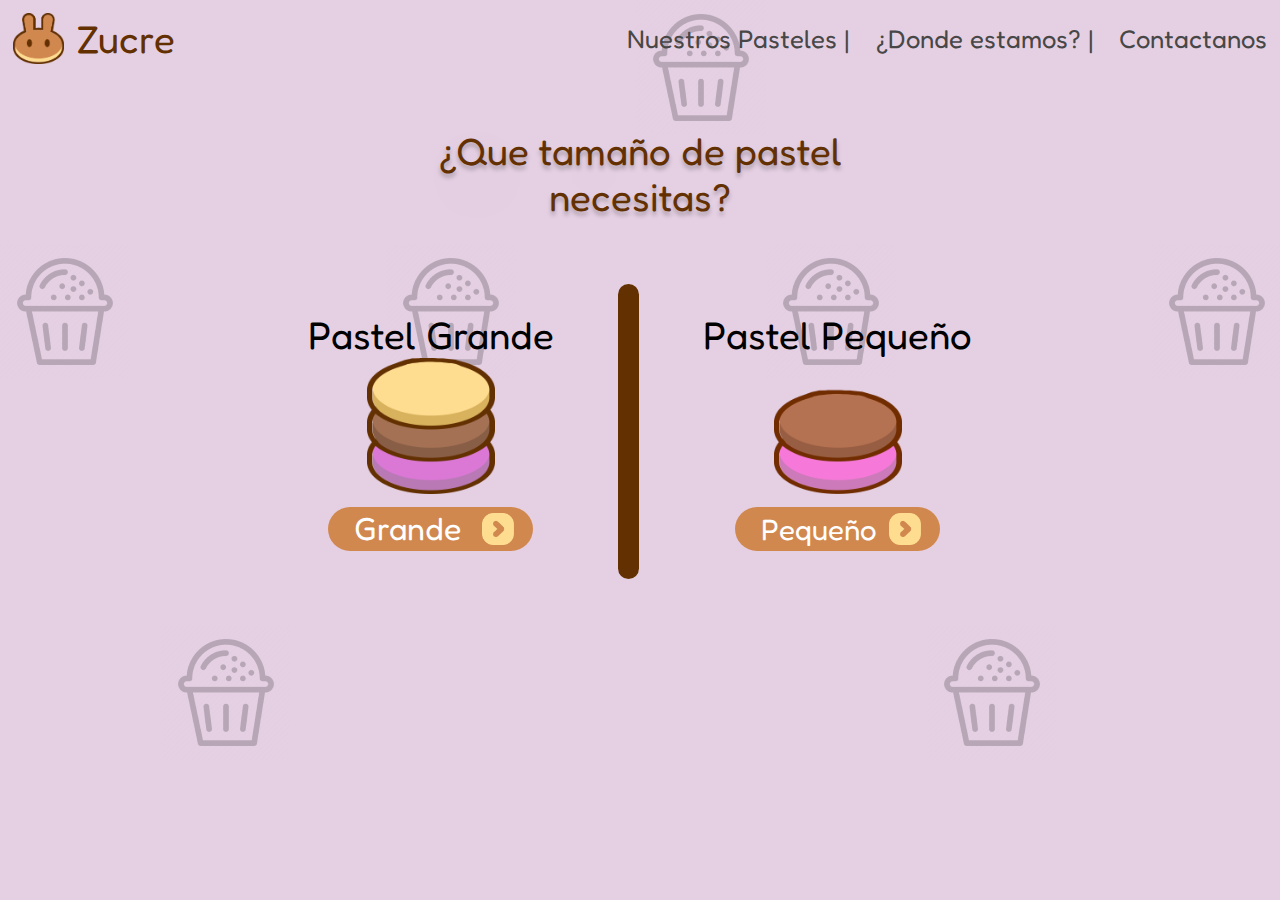
==== create.html @ 2512b624 "Sin optimizar JS" ====
<!DOCTYPE html>
<html lang="en">
<head>
    <meta charset="UTF-8">
    <meta http-equiv="X-UA-Compatible" content="IE=edge">
    <meta name="viewport" content="width=device-width, initial-scale=1.0">
    <link rel="stylesheet" href="./css/style.css">
    <link rel="stylesheet" href="./css/create.css">
    <link rel="shortcut icon" href="./img/icon.png">
    <title>Zucre</title>
</head>
<body>
    <nav>
        <div class="logoContainer">
            <img src="./img/logo.png" class="logoImagen">
            <span class="logoText">Zucre</span>
        </div>
        <div class="ItemsContainer">
            <span>Nuestros Pasteles |</span>
            <span>¿Donde estamos? |</span>
            <span>Contactanos</span>
        </div>
    </nav> 
    <section  class='' id='cakeSize'>
        <div class="containerTitleButon">
            <span class="titleButon">¿Que tamaño de pastel necesitas?</span>
        </div> 
        <main>
            <div class="sizeCake">
                <span>Pastel Grande</span>
                <img src="./img/bigCake.png">
                <div class="buttonContainer">
                        <div  onclick="big();">
                            <span>Grande</span>
                            <img src="./img/butonIcon.png">
                        </div>
                </div>
            </div>
            <div class="line"></div>
            <div class="sizeCake">
                <span>Pastel Pequeño</span>
                <img src="./img/smallCake.png">
                <div class="buttonContainer">
                     
                        <div>
                            <span class="small">Pequeño</span>
                            <img src="./img/butonIcon.png">
                        </div>
                     
                </div>
            </div>
        </main> 
    </section>

    <section class="hide" id='firtsBiscuiit'>
        <div class="containerTitleButon">
            <span class="titleButon biscocho">Escoje tu primer biscocho (puedes hasta 3)</span>
        </div> 
        <main>
            <div class="sizeCake" onclick="preSelection('fresa')">
                <span id="fresa" class="">Fresa</span>
                <img src="./img/fresa.png">
                <div class="buttonContainer">
                </div>
            </div>
            <div class="line"></div>
            <div class="sizeCake" onclick="preSelection('vainilla')">
                <span id="vainilla" class="">Vainilla</span>
                <img src="./img/vainilla.png">
                <div class="buttonContainer">
                </div>
            </div>
            <div class="line"></div>
            <div class="sizeCake" onclick="preSelection('chocolate')">
                <span id="chocolate" class="">Chocolate</span>
                <img src="./img/chocolate.png">
                <div class="buttonContainer">
                </div>
            </div>
        </main> 
        <div class="buttonContainer">
                <div onclick="selected('firtsBiscuiit')">
                    <span>Crealo</span>
                    <img src="./img/butonIcon.png">
                </div>
        </div>
    </section>

    <section class="hide" id='secondBiscuiit'>
        <div class="containerTitleButon">
            <span class="titleButon biscocho">Escoje tu segundo biscocho (puedes hasta 3)</span>
        </div> 
        <main>
            <div class="sizeCake" onclick="preSelection('fresa1')">
                <span id="fresa1" class="">Fresa</span>
                <img src="./img/fresa.png">
                <div class="buttonContainer">
                </div>
            </div>
            <div class="line"></div>
            <div class="sizeCake" onclick="preSelection('vainilla1')">
                <span id="vainilla1" class="">Vainilla</span>
                <img src="./img/vainilla.png">
                <div class="buttonContainer">
                </div>
            </div>
            <div class="line"></div>
            <div class="sizeCake" onclick="preSelection('chocolate1')">
                <span id="chocolate1" class="">Chocolate</span>
                <img src="./img/chocolate.png">
                <div class="buttonContainer">
                </div>
            </div>
        </main> 
        <div class="buttonContainer">
                <div onclick="selected('secondBiscuiit')">
                    <span>Crealo</span>
                    <img src="./img/butonIcon.png">
                </div>
        </div>
    </section>

    <section class="hide" id='thirdBiscuiit'>
        <div class="containerTitleButon">
            <span class="titleButon biscocho">Escoje tu tercer biscocho (puedes hasta 3)</span>
        </div> 
        <main>
            <div class="sizeCake" onclick="preSelection('fresa2')">
                <span id="fresa2" class="">Fresa</span>
                <img src="./img/fresa.png">
                <div class="buttonContainer">
                </div>
            </div>
            <div class="line"></div>
            <div class="sizeCake" onclick="preSelection('vainilla2')">
                <span id="vainilla2" class="">Vainilla</span>
                <img src="./img/vainilla.png">
                <div class="buttonContainer">
                </div>
            </div>
            <div class="line"></div>
            <div class="sizeCake" onclick="preSelection('chocolate2')">
                <span id="chocolate2" class="">Chocolate</span>
                <img src="./img/chocolate.png">
                <div class="buttonContainer">
                </div>
            </div>
        </main> 
        <div class="buttonContainer">
                <div onclick="selected('thirdBiscuiit')">
                    <span>Crealo</span>
                    <img src="./img/butonIcon.png">
                </div>
        </div>
    </section>

    <section  class='hide' id='flavor'>
        <div class="containerTitleButon">
            <span class="titleButon">¿De que sabor quieres tu pastel?</span>
        </div> 
        <main>
            <div class="sizeCake">
                <span>Pastel Limon</span>
                <img src="./img/bigCake.png">
                <div class="buttonContainer">
                        <div  onclick="end('limon');">
                            <span>Limon</span>
                            <img src="./img/butonIcon.png">
                        </div>
                </div>
            </div>
            <div class="line"></div>
            <div class="sizeCake">
                <span>Pastel Pequeño</span>
                <img src="./img/smallCake.png">
                <div class="buttonContainer">
                     
                        <div  onclick="end('vainilla');">
                            <span class="small">Vainilla</span>
                            <img src="./img/butonIcon.png">
                        </div>
                     
                </div>
            </div>
        </main> 
    </section>
    <div id="amountChocolate"></div>
</body>
<script src="./js/index.js"></script>
</html>
---- css/style.css ----
@import url('https://fonts.googleapis.com/css2?family=Fredoka+One&display=swap');

*{
    margin: 0;
    padding: 0;
}

a{
    text-decoration: none;
}

body{
    background-color: #E5D0E3;
    font-family: 'Fredoka One', cursive;
    background-image: url('../img/backgrund.png');
    text-decoration: none;
}

nav{
    display: flex;
    justify-content: space-between;
    margin: 1vw 1vw 0 1vw;
}

.logoContainer{
    display: flex;
    align-items: center;
    justify-content: center;
}

.logoContainer img{
    width: 4vw;
}
.logoContainer span{
    font-size: 3vw;
    margin-left: 1vw;
    color: #633001;
}

.ItemsContainer{
    width: 50vw;
    display: flex;
    justify-content: space-between;
    font-size: 2vw;
    align-items: center;
    color: #474747;
}

.containerTitleButon{
    margin-top: 5vw;
    display: flex;
    align-items: center;
    justify-content: center;
}


.titleButon{
    display: flex;
    color: #633001;
    align-items: center;
    justify-content: center;
    text-align: center;
    width: 35vw;
    font-size: 3vw;
    text-shadow: 5px 22px 120px rgba(0, 0, 0, 0.28), 0px 4px 4px rgba(0, 0, 0, 0.25);
}

.biscocho{
    width: 40vw;  
}
.buttonContainer{
    margin-top: 1vw;
    display: flex;
    align-items: center;
    justify-content: center;
    cursor: pointer;
}

.buttonContainer div{
    transition: background-color 0.5s ease;
    width: 16vw;
    height: 3.5vw;
    background-color: #D1884F;
    border-radius: 2vw;
    align-items: center;
    justify-content: space-between;
    text-align: center;
    display: flex;
}

.buttonContainer div:hover{
    transition: background-color 0.5s ease;
    width: 16vw;
    height: 3.5vw;
    background-color: #b87745;
    border-radius: 2vw;
    align-items: center;
    justify-content: space-between;
    text-align: center;
    display: flex;
}



.buttonContainer div span{
    color: #fff;
    font-size: 2.5vw;
    margin-left: 2vw;
}
.buttonContainer div img{
    width: 2.5vw;
    margin-right: 1.5vw;
}

.imagensContainer{
    display: flex;
    font-size: 10vw;
    color: #633001;
    justify-content: space-evenly;
    align-items: center;
    margin-top: 3vw;
}

.imagensContainer img{
    width: 25vw;
}
---- css/create.css ----
main{
    margin-top: 5vw;
    display: flex;
    align-items: center;
    justify-content: center;
}
.sizeCake{
    display: flex;
    flex-direction: column;
    align-items: center;
    font-size: 3vw;
    cursor: pointer;
}
.sizeCake img{
    width: 10vw;
}
.line{
    height: 23vw;
    width: 1.7vw;
    background-color: #633001;
    border-radius: 2vw;
    margin-left: 5vw;
    margin-right: 5vw;
}
.small{
    font-size: 2.3vw !important;
}
.hide{
    display: none;
}

.under{
    text-decoration: underline;
}
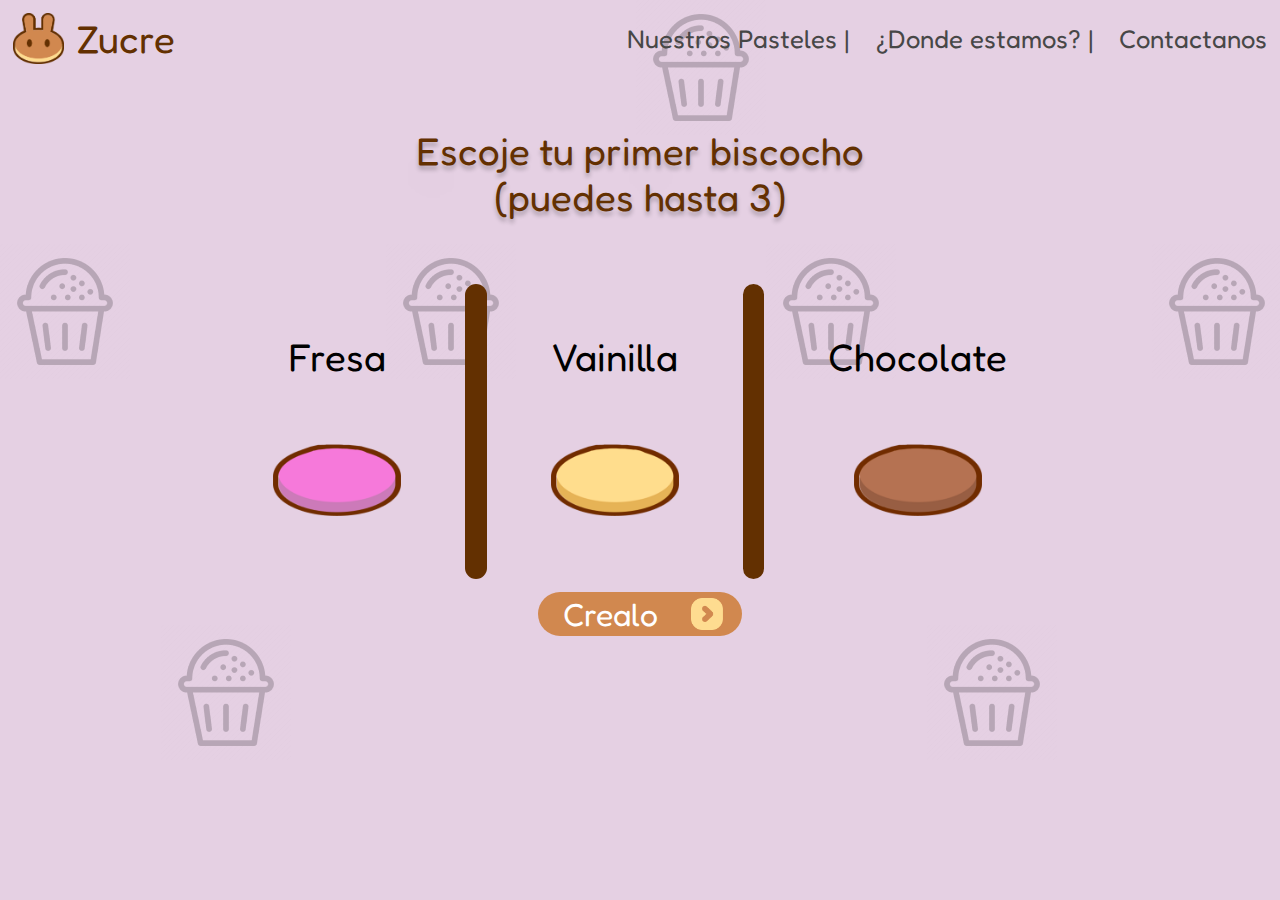
==== commit 2c3a724b: "todavia no se aoptimiza javascript 1/2" ====
--- a/create.html
+++ b/create.html
@@ -21,7 +21,7 @@
             <span>Contactanos</span>
         </div>
     </nav> 
-    <section  class='' id='cakeSize'>
+    <section  class='hide' id='cakeSize'>
         <div class="containerTitleButon">
             <span class="titleButon">¿Que tamaño de pastel necesitas?</span>
         </div> 
@@ -30,7 +30,7 @@
                 <span>Pastel Grande</span>
                 <img src="./img/bigCake.png">
                 <div class="buttonContainer">
-                        <div  onclick="big();">
+                        <div  onclick="size('big');">
                             <span>Grande</span>
                             <img src="./img/butonIcon.png">
                         </div>
@@ -51,14 +51,14 @@
             </div>
         </main> 
     </section>
-
-    <section class="hide" id='firtsBiscuiit'>
+</div>
+    <section class="" id='firtsBiscuiit'>
         <div class="containerTitleButon">
             <span class="titleButon biscocho">Escoje tu primer biscocho (puedes hasta 3)</span>
         </div> 
         <main>
             <div class="sizeCake" onclick="preSelection('fresa')">
-                <span id="fresa" class="">Fresa</span>
+                <span id="fresa" class="o">Fresa</span>
                 <img src="./img/fresa.png">
                 <div class="buttonContainer">
                 </div>
@@ -86,73 +86,6 @@
         </div>
     </section>
 
-    <section class="hide" id='secondBiscuiit'>
-        <div class="containerTitleButon">
-            <span class="titleButon biscocho">Escoje tu segundo biscocho (puedes hasta 3)</span>
-        </div> 
-        <main>
-            <div class="sizeCake" onclick="preSelection('fresa1')">
-                <span id="fresa1" class="">Fresa</span>
-                <img src="./img/fresa.png">
-                <div class="buttonContainer">
-                </div>
-            </div>
-            <div class="line"></div>
-            <div class="sizeCake" onclick="preSelection('vainilla1')">
-                <span id="vainilla1" class="">Vainilla</span>
-                <img src="./img/vainilla.png">
-                <div class="buttonContainer">
-                </div>
-            </div>
-            <div class="line"></div>
-            <div class="sizeCake" onclick="preSelection('chocolate1')">
-                <span id="chocolate1" class="">Chocolate</span>
-                <img src="./img/chocolate.png">
-                <div class="buttonContainer">
-                </div>
-            </div>
-        </main> 
-        <div class="buttonContainer">
-                <div onclick="selected('secondBiscuiit')">
-                    <span>Crealo</span>
-                    <img src="./img/butonIcon.png">
-                </div>
-        </div>
-    </section>
-
-    <section class="hide" id='thirdBiscuiit'>
-        <div class="containerTitleButon">
-            <span class="titleButon biscocho">Escoje tu tercer biscocho (puedes hasta 3)</span>
-        </div> 
-        <main>
-            <div class="sizeCake" onclick="preSelection('fresa2')">
-                <span id="fresa2" class="">Fresa</span>
-                <img src="./img/fresa.png">
-                <div class="buttonContainer">
-                </div>
-            </div>
-            <div class="line"></div>
-            <div class="sizeCake" onclick="preSelection('vainilla2')">
-                <span id="vainilla2" class="">Vainilla</span>
-                <img src="./img/vainilla.png">
-                <div class="buttonContainer">
-                </div>
-            </div>
-            <div class="line"></div>
-            <div class="sizeCake" onclick="preSelection('chocolate2')">
-                <span id="chocolate2" class="">Chocolate</span>
-                <img src="./img/chocolate.png">
-                <div class="buttonContainer">
-                </div>
-            </div>
-        </main> 
-        <div class="buttonContainer">
-                <div onclick="selected('thirdBiscuiit')">
-                    <span>Crealo</span>
-                    <img src="./img/butonIcon.png">
-                </div>
-        </div>
-    </section>
 
     <section  class='hide' id='flavor'>
         <div class="containerTitleButon">
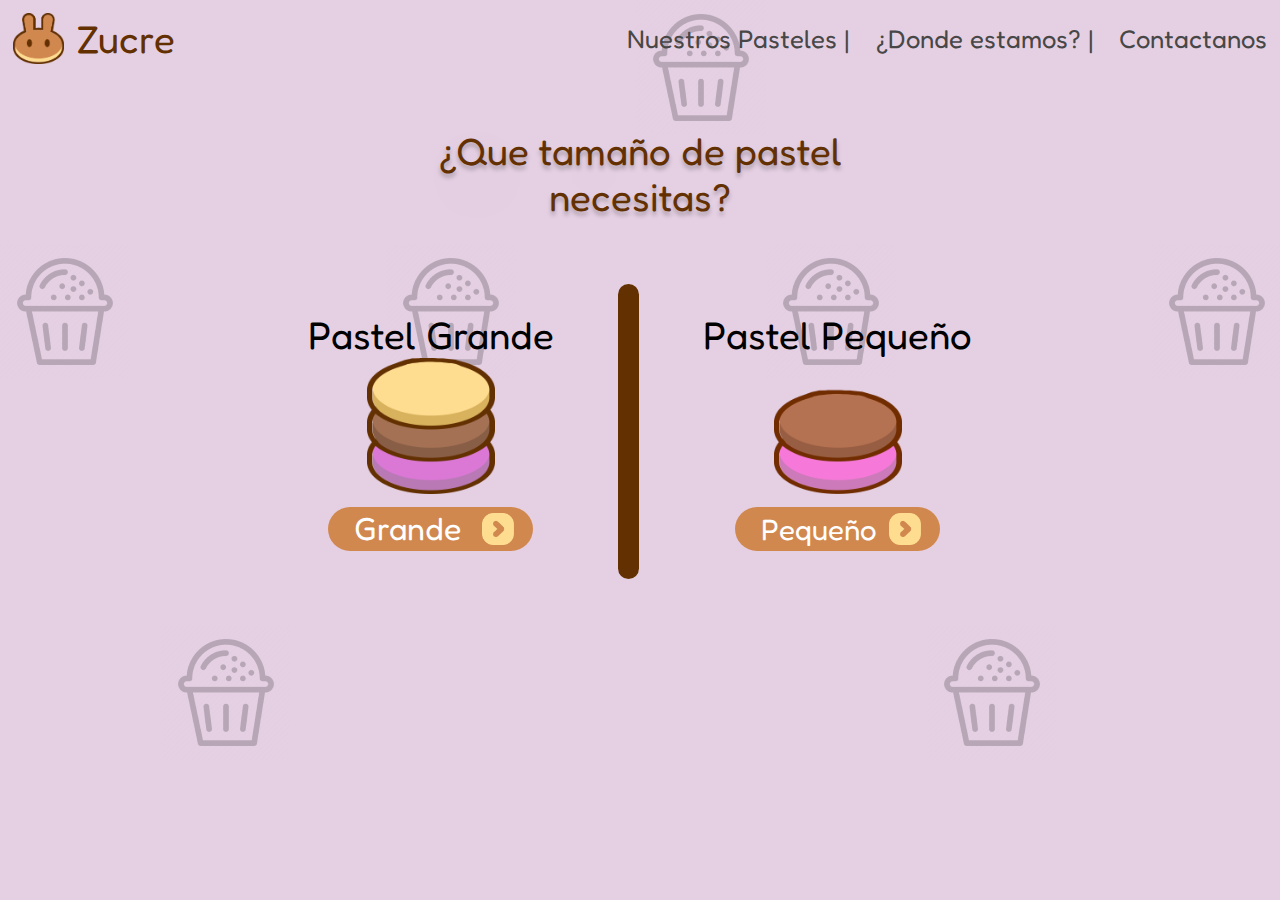
==== commit 11e0ce94: "JavaScript Optimizado" ====
--- a/create.html
+++ b/create.html
@@ -21,7 +21,7 @@
             <span>Contactanos</span>
         </div>
     </nav> 
-    <section  class='hide' id='cakeSize'>
+    <section  class='' id='cakeSize'>
         <div class="containerTitleButon">
             <span class="titleButon">¿Que tamaño de pastel necesitas?</span>
         </div> 
@@ -52,7 +52,7 @@
         </main> 
     </section>
 </div>
-    <section class="" id='firtsBiscuiit'>
+    <section class="hide " id='firtsBiscuiit'>
         <div class="containerTitleButon">
             <span class="titleButon biscocho">Escoje tu primer biscocho (puedes hasta 3)</span>
         </div> 
@@ -86,15 +86,117 @@
         </div>
     </section>
 
-
+    <section class="hide" id='secondBiscuiit'>
+        <div class="containerTitleButon">
+            <span class="titleButon biscocho">Escoje tu segundo biscocho (puedes hasta 3)</span>
+        </div> 
+        <main>
+            <div class="sizeCake" onclick="preSelection('fresa1')">
+                <span id="fresa1" class="o">Fresa</span>
+                <img src="./img/fresa.png">
+                <div class="buttonContainer">
+                </div>
+            </div>
+            <div class="line"></div>
+            <div class="sizeCake" onclick="preSelection('vainilla1')">
+                <span id="vainilla1" class="">Vainilla</span>
+                <img src="./img/vainilla.png">
+                <div class="buttonContainer">
+                </div>
+            </div>
+            <div class="line"></div>
+            <div class="sizeCake" onclick="preSelection('chocolate1')">
+                <span id="chocolate1" class="">Chocolate</span>
+                <img src="./img/chocolate.png">
+                <div class="buttonContainer">
+                </div>
+            </div>
+        </main> 
+        <div class="buttonContainer">
+                <div onclick="selected('secondBiscuiit')">
+                    <span>Crealo</span>
+                    <img src="./img/butonIcon.png">
+                </div>
+        </div>
+    </section>
+
+    <section class="hide " id='firtsBiscuiit'>
+        <div class="containerTitleButon">
+            <span class="titleButon biscocho">Escoje tu primer biscocho (puedes hasta 3)</span>
+        </div> 
+        <main>
+            <div class="sizeCake" onclick="preSelection('fresa')">
+                <span id="fresa" class="o">Fresa</span>
+                <img src="./img/fresa.png">
+                <div class="buttonContainer">
+                </div>
+            </div>
+            <div class="line"></div>
+            <div class="sizeCake" onclick="preSelection('vainilla')">
+                <span id="vainilla" class="">Vainilla</span>
+                <img src="./img/vainilla.png">
+                <div class="buttonContainer">
+                </div>
+            </div>
+            <div class="line"></div>
+            <div class="sizeCake" onclick="preSelection('chocolate')">
+                <span id="chocolate" class="">Chocolate</span>
+                <img src="./img/chocolate.png">
+                <div class="buttonContainer">
+                </div>
+            </div>
+        </main> 
+        <div class="buttonContainer">
+                <div onclick="selected('firtsBiscuiit')">
+                    <span>Crealo</span>
+                    <img src="./img/butonIcon.png">
+                </div>
+        </div>
+    </section>
+
+    <section class="hide" id='thirdBiscuiit'>
+        <div class="containerTitleButon">
+            <span class="titleButon biscocho">Escoje tu tercer biscocho (puedes hasta 3)</span>
+        </div> 
+        <main>
+            <div class="sizeCake" onclick="preSelection('fresa2')">
+                <span id="fresa2" class="o">Fresa</span>
+                <img src="./img/fresa.png">
+                <div class="buttonContainer">
+                </div>
+            </div>
+            <div class="line"></div>
+            <div class="sizeCake" onclick="preSelection('vainilla2')">
+                <span id="vainilla2" class="">Vainilla</span>
+                <img src="./img/vainilla.png">
+                <div class="buttonContainer">
+                </div>
+            </div>
+            <div class="line"></div>
+            <div class="sizeCake" onclick="preSelection('chocolate2')">
+                <span id="chocolate2" class="">Chocolate</span>
+                <img src="./img/chocolate.png">
+                <div class="buttonContainer">
+                </div>
+            </div>
+        </main> 
+        <div class="buttonContainer">
+                <div onclick="selected('thirdBiscuiit')">
+                    <span>Crealo</span>
+                    <img src="./img/butonIcon.png">
+                </div>
+        </div>
+    </section>
+
+    
     <section  class='hide' id='flavor'>
         <div class="containerTitleButon">
-            <span class="titleButon">¿De que sabor quieres tu pastel?</span>
+            <span class="titleButon">Escoge tu decoracion</span>
         </div> 
         <main>
             <div class="sizeCake">
                 <span>Pastel Limon</span>
-                <img src="./img/bigCake.png">
+                <img src="./img/limon.png">
                 <div class="buttonContainer">
                         <div  onclick="end('limon');">
                             <span>Limon</span>
@@ -105,7 +207,7 @@
             <div class="line"></div>
             <div class="sizeCake">
                 <span>Pastel Pequeño</span>
-                <img src="./img/smallCake.png">
+                <img src="./img/vainillaFull.png">
                 <div class="buttonContainer">
                      
                         <div  onclick="end('vainilla');">
@@ -117,6 +219,7 @@
             </div>
         </main> 
     </section>
+    
     <div id="amountChocolate"></div>
 </body>
 <script src="./js/index.js"></script>
